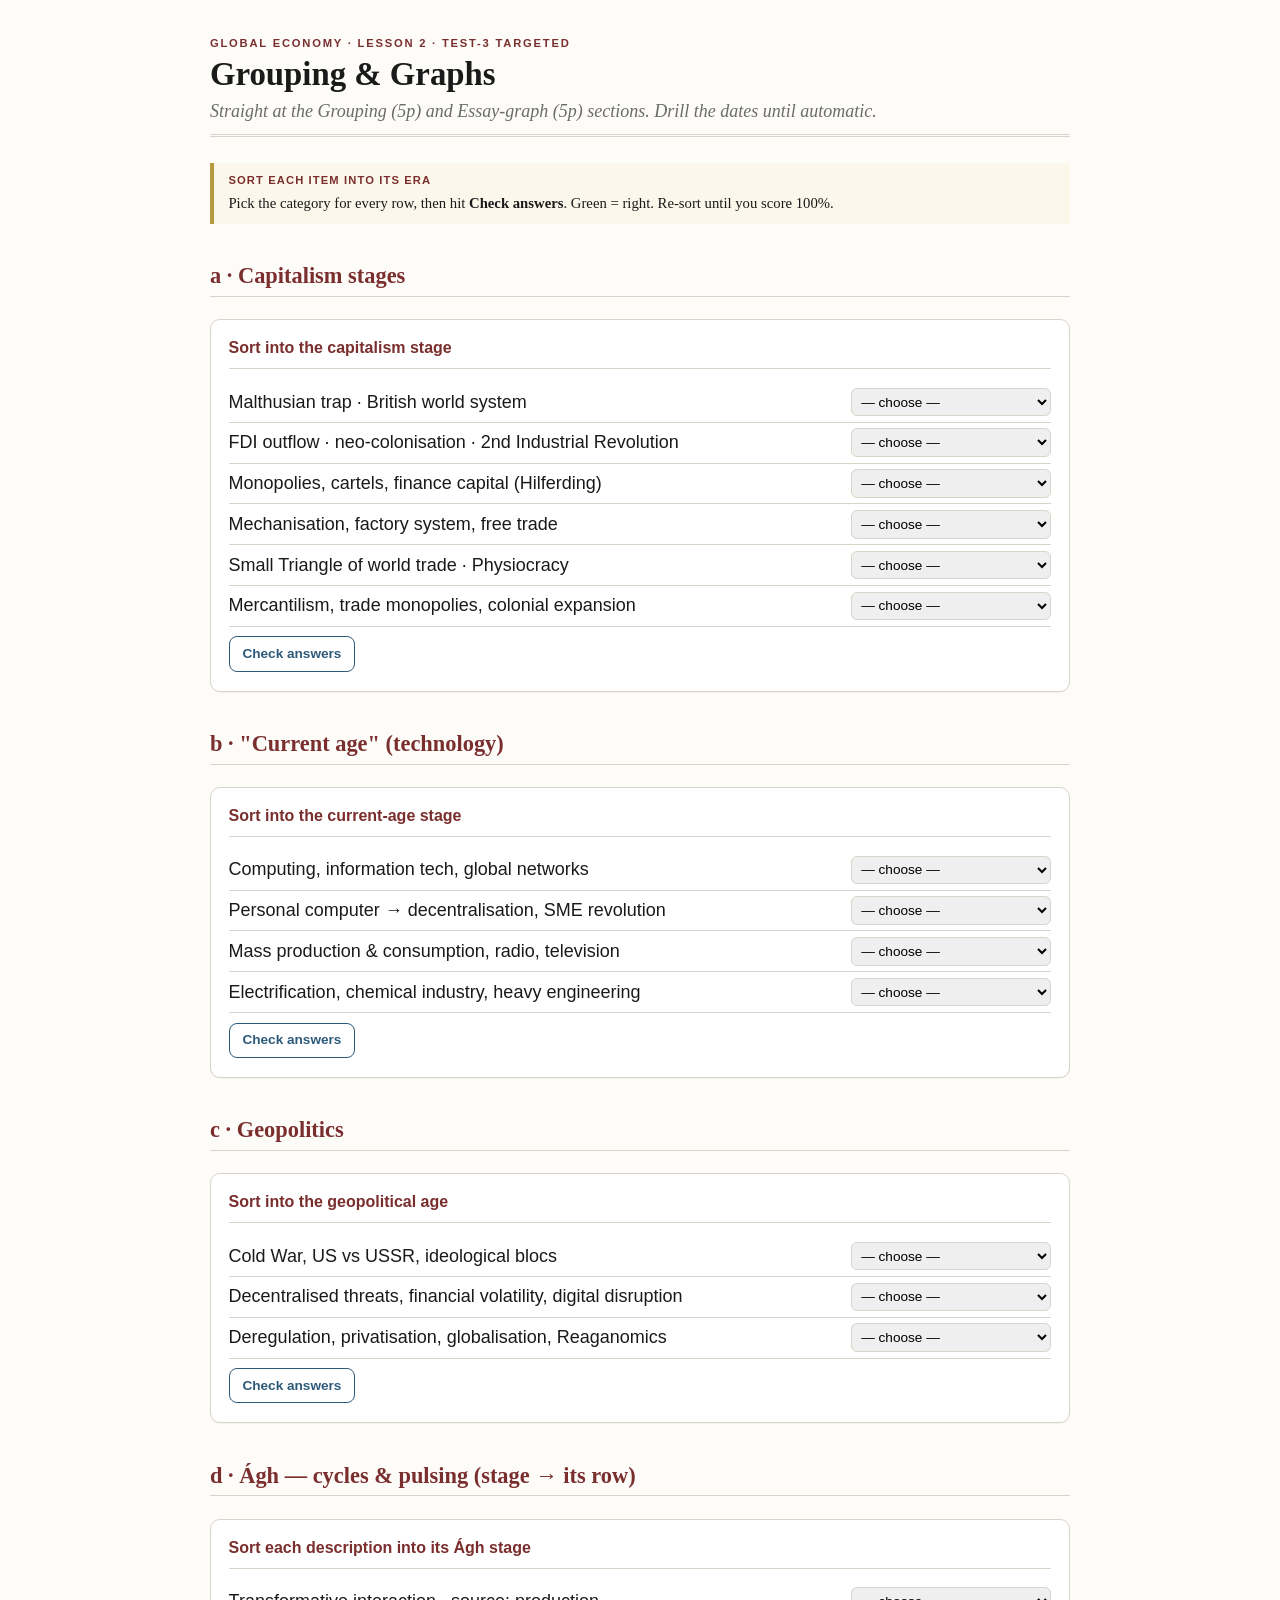
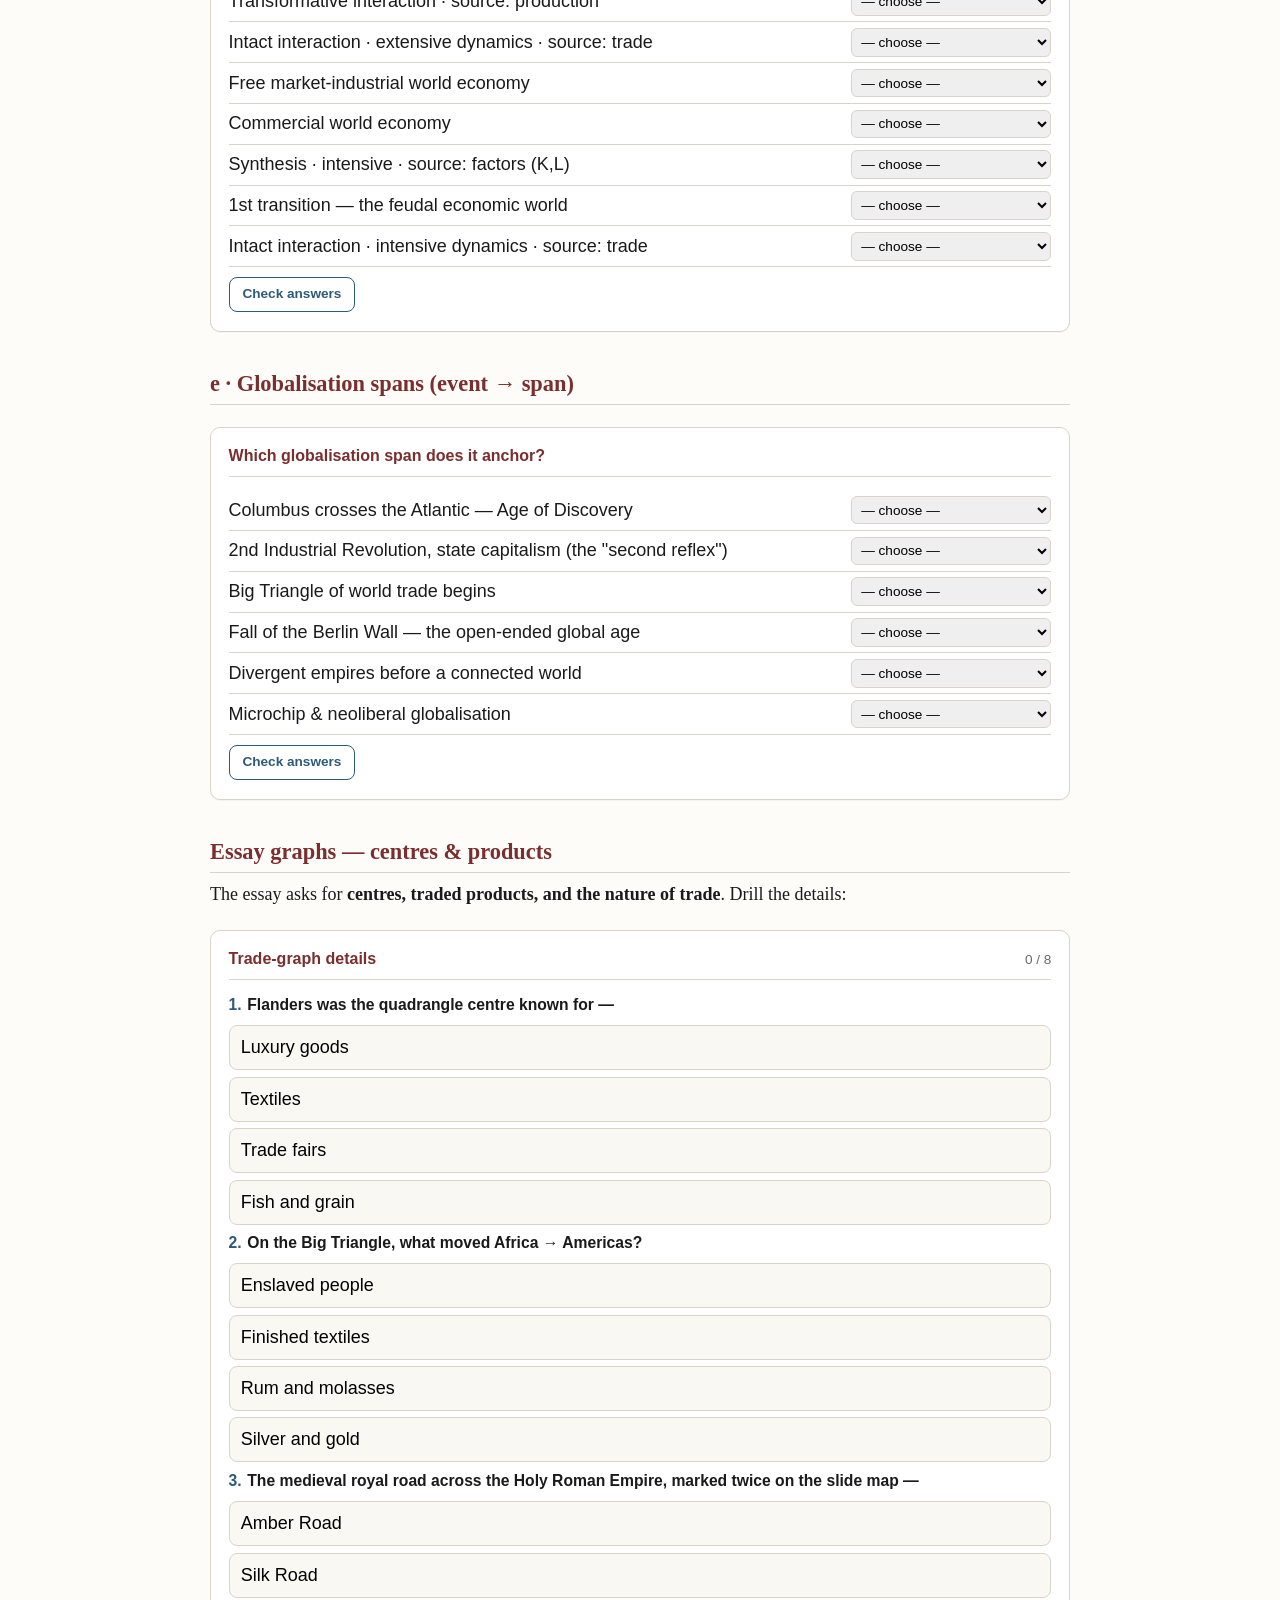
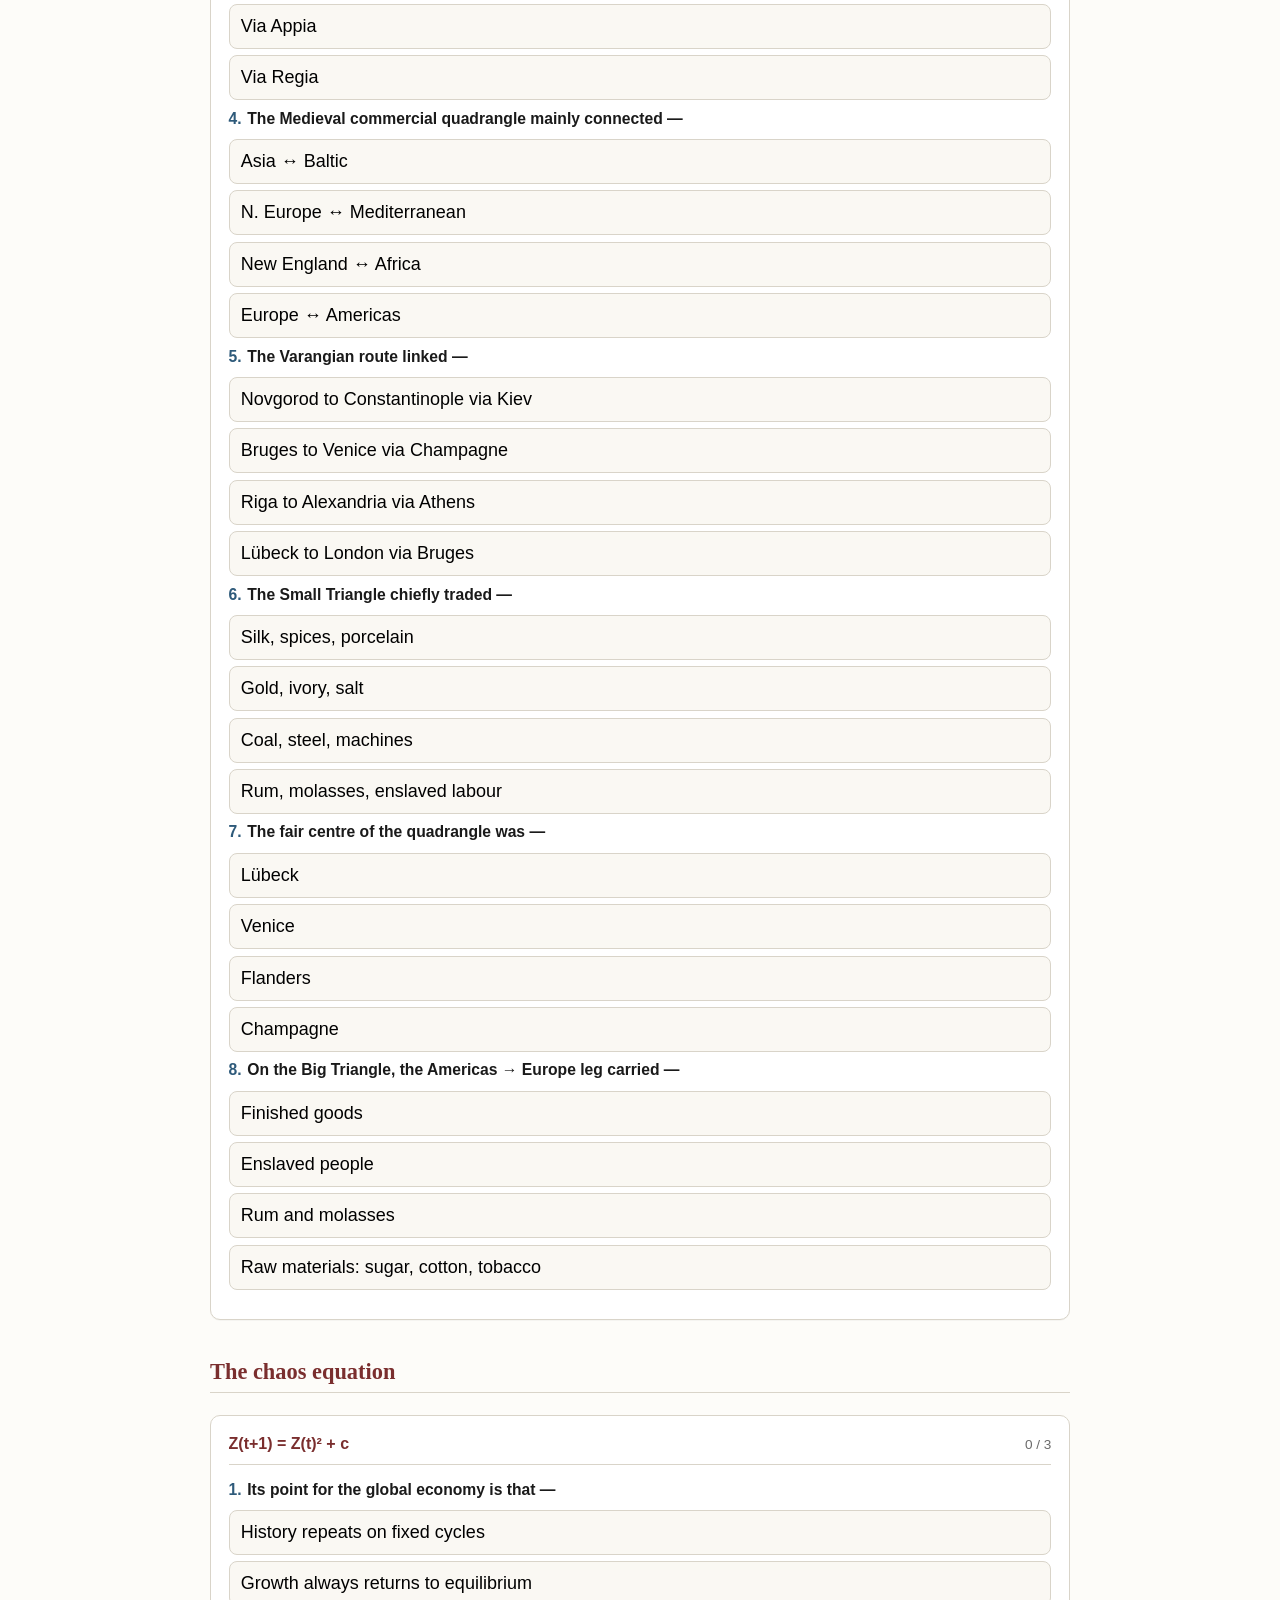
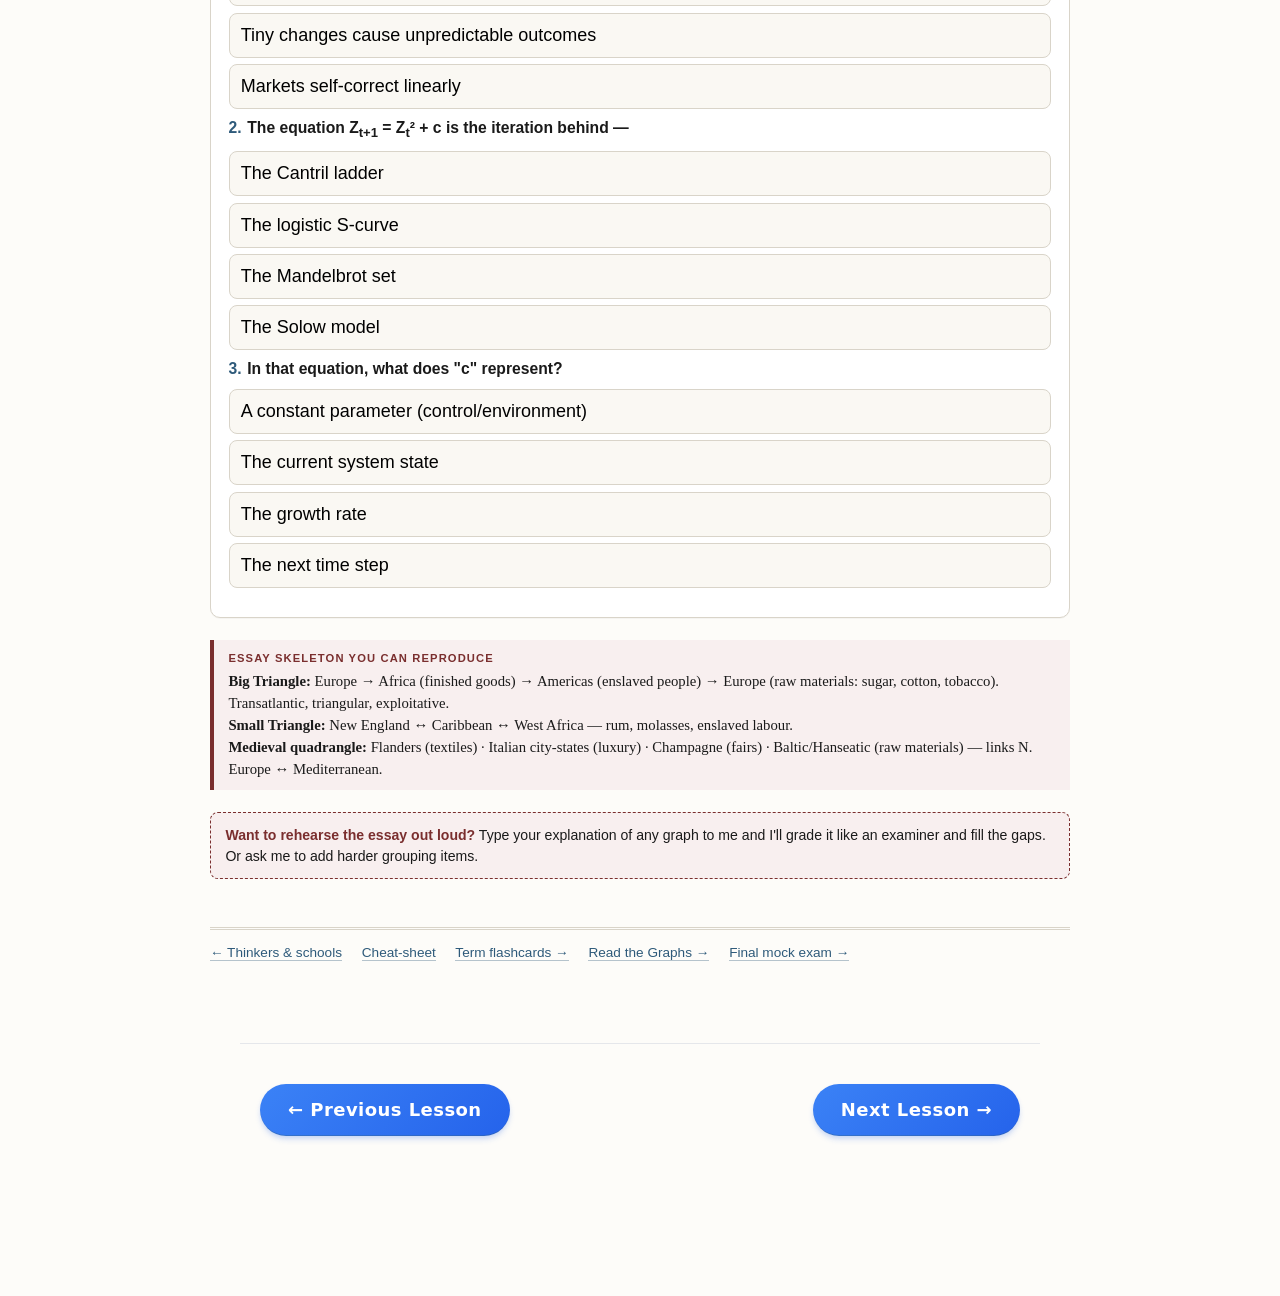
==== docs/0002-grouping-and-graphs.html @ 7417d9b4 "Build docs directory with custom navigation design" ====
<!doctype html>
<html lang="en">
<head>
<meta charset="utf-8">
<meta name="viewport" content="width=device-width, initial-scale=1">
<title>Lesson 2 · Grouping &amp; Graphs Drill</title>
<link rel="stylesheet" href="./assets/course.css">
<link rel="stylesheet" href="./assets/quiz.css">

<style>
.lesson-nav a {
    display: inline-block;
    padding: 12px 28px;
    background: linear-gradient(135deg, #3b82f6 0%, #2563eb 100%);
    color: white !important;
    text-decoration: none;
    border-radius: 999px;
    font-weight: 600;
    font-family: 'Inter', system-ui, -apple-system, sans-serif;
    transition: all 0.25s cubic-bezier(0.4, 0, 0.2, 1);
    box-shadow: 0 4px 6px -1px rgba(37, 99, 235, 0.2), 0 2px 4px -1px rgba(37, 99, 235, 0.1);
    letter-spacing: 0.025em;
}
.lesson-nav a:hover {
    transform: translateY(-2px);
    box-shadow: 0 10px 15px -3px rgba(37, 99, 235, 0.3), 0 4px 6px -2px rgba(37, 99, 235, 0.15);
    text-decoration: none;
}
.lesson-nav {
    border-top: 1px solid #e5e7eb;
    margin-top: 80px !important;
    padding-top: 40px !important;
    padding-bottom: 40px !important;
}
</style>

</head>
<body>
<div class="wrap">

<div class="masthead">
  <div class="kicker">Global Economy · Lesson 2 · Test-3 targeted</div>
  <h1>Grouping &amp; Graphs</h1>
  <p class="sub">Straight at the Grouping (5p) and Essay-graph (5p) sections. Drill the dates until automatic.</p>
</div>

<div class="note">
  <span class="lbl">Sort each item into its era</span>
  Pick the category for every row, then hit <b>Check answers</b>. Green = right. Re-sort until you score 100%.
</div>

<h2>a · Capitalism stages</h2>
<div id="g-cap"></div>

<h2>b · "Current age" (technology)</h2>
<div id="g-age"></div>

<h2>c · Geopolitics</h2>
<div id="g-geo"></div>

<h2>d · Ágh — cycles &amp; pulsing (stage → its row)</h2>
<div id="g-agh"></div>

<h2>e · Globalisation spans (event → span)</h2>
<div id="g-span"></div>

<h2>Essay graphs — centres &amp; products</h2>
<p>The essay asks for <b>centres, traded products, and the nature of trade</b>. Drill the details:</p>
<div id="q-graphs"></div>

<h2>The chaos equation</h2>
<div id="q-chaos"></div>

<div class="key">
  <span class="lbl">Essay skeleton you can reproduce</span>
  <b>Big Triangle:</b> Europe → Africa (finished goods) → Americas (enslaved people) → Europe (raw materials: sugar, cotton, tobacco). Transatlantic, triangular, exploitative.<br>
  <b>Small Triangle:</b> New England ↔ Caribbean ↔ West Africa — rum, molasses, enslaved labour.<br>
  <b>Medieval quadrangle:</b> Flanders (textiles) · Italian city-states (luxury) · Champagne (fairs) · Baltic/Hanseatic (raw materials) — links N. Europe ↔ Mediterranean.
</div>

<div class="ask">
  <b>Want to rehearse the essay out loud?</b> Type your explanation of any graph to me and I'll grade it like an examiner and fill the gaps. Or ask me to add harder grouping items.
</div>

<div class="foot">
  <a href="index.html">← Thinkers &amp; schools</a>
  <a href="../reference/0001-master-cheatsheet.html">Cheat-sheet</a>
  <a href="0003-flashcards.html">Term flashcards →</a>
  <a href="0004-read-the-graphs.html">Read the Graphs →</a>
  <a href="0006-final-practice-test.html">Final mock exam →</a>
</div>

</div>

<script src="./assets/quiz.js"></script>
<script>
GE.grouping('#g-cap', 'Sort into the capitalism stage',
  ['Commercial 1640–1780','Industrial 1780–1870','State 1870+'],
  [
    {item:'Mercantilism, trade monopolies, colonial expansion', cat:'Commercial 1640–1780'},
    {item:'Small Triangle of world trade · Physiocracy', cat:'Commercial 1640–1780'},
    {item:'Mechanisation, factory system, free trade', cat:'Industrial 1780–1870'},
    {item:'Malthusian trap · British world system', cat:'Industrial 1780–1870'},
    {item:'Monopolies, cartels, finance capital (Hilferding)', cat:'State 1870+'},
    {item:'FDI outflow · neo-colonisation · 2nd Industrial Revolution', cat:'State 1870+'},
  ]);

GE.grouping('#g-age', 'Sort into the current-age stage',
  ['High 1870–1930s','Low 1920s–1990','Microelectronic 1980+'],
  [
    {item:'Electrification, chemical industry, heavy engineering', cat:'High 1870–1930s'},
    {item:'Mass production &amp; consumption, radio, television', cat:'Low 1920s–1990'},
    {item:'Computing, information tech, global networks', cat:'Microelectronic 1980+'},
    {item:'Personal computer → decentralisation, SME revolution', cat:'Microelectronic 1980+'},
  ]);

GE.grouping('#g-geo', 'Sort into the geopolitical age',
  ['Bipolar 1945–1990','Neoconservative 1980–2000','Chaos 2000+'],
  [
    {item:'Cold War, US vs USSR, ideological blocs', cat:'Bipolar 1945–1990'},
    {item:'Deregulation, privatisation, globalisation, Reaganomics', cat:'Neoconservative 1980–2000'},
    {item:'Decentralised threats, financial volatility, digital disruption', cat:'Chaos 2000+'},
  ]);

GE.grouping('#g-agh', 'Sort each description into its Ágh stage',
  ['I · 1450–1640 feudal','II · 1640–1780 commercial','III · 1780–1870 industrial','IV · 1870–(?) 2nd transition'],
  [
    {item:'Intact interaction · extensive dynamics · source: trade', cat:'I · 1450–1640 feudal'},
    {item:'1st transition — the feudal economic world', cat:'I · 1450–1640 feudal'},
    {item:'Intact interaction · intensive dynamics · source: trade', cat:'II · 1640–1780 commercial'},
    {item:'Commercial world economy', cat:'II · 1640–1780 commercial'},
    {item:'Transformative interaction · source: production', cat:'III · 1780–1870 industrial'},
    {item:'Free market-industrial world economy', cat:'III · 1780–1870 industrial'},
    {item:'Synthesis · intensive · source: factors (K,L)', cat:'IV · 1870–(?) 2nd transition'},
  ]);

GE.grouping('#g-span', 'Which globalisation span does it anchor?',
  ['Ancient empires','1492 –','1870s –','1989 – ?'],
  [
    {item:'Columbus crosses the Atlantic — Age of Discovery', cat:'1492 –'},
    {item:'Divergent empires before a connected world', cat:'Ancient empires'},
    {item:'2nd Industrial Revolution, state capitalism (the "second reflex")', cat:'1870s –'},
    {item:'Fall of the Berlin Wall — the open-ended global age', cat:'1989 – ?'},
    {item:'Big Triangle of world trade begins', cat:'1492 –'},
    {item:'Microchip &amp; neoliberal globalisation', cat:'1989 – ?'},
  ]);

GE.mcQuiz('#q-graphs', 'Trade-graph details', [
  { q:'On the Big Triangle, what moved Africa → Americas?',
    opts:['Enslaved people','Rum and molasses','Finished textiles','Silver and gold'],
    a:0, why:'Big Triangle: goods (Eur→Afr), <b>enslaved people</b> (Afr→Amr), raw materials (Amr→Eur).' },
  { q:'The Medieval commercial quadrangle mainly connected —',
    opts:['N. Europe ↔ Mediterranean','Europe ↔ Americas','New England ↔ Africa','Asia ↔ Baltic'],
    a:0, why:'Flanders, Italian city-states, Champagne and the Baltic/Hanseatic linked N. Europe to the Med.' },
  { q:'Flanders was the quadrangle centre known for —',
    opts:['Textiles','Luxury goods','Trade fairs','Fish and grain'],
    a:0, why:'Flanders = textiles; Italy = luxury; Champagne = fairs; Baltic/Hanseatic = raw materials.' },
  { q:'The Small Triangle chiefly traded —',
    opts:['Rum, molasses, enslaved labour','Silk, spices, porcelain','Coal, steel, machines','Gold, ivory, salt'],
    a:0, why:'Small Triangle: New England ↔ Caribbean ↔ West Africa — rum, molasses, enslaved labour.' },
  { q:'The fair centre of the quadrangle was —',
    opts:['Champagne','Flanders','Venice','Lübeck'],
    a:0, why:'Champagne = fairs; Flanders = textiles; Italy = luxury; Baltic/Hanseatic = raw materials.' },
  { q:'The medieval royal road across the Holy Roman Empire, marked twice on the slide map —',
    opts:['Via Regia','Via Appia','Silk Road','Amber Road'],
    a:0, why:'Via Regia — the overland backbone between the quadrangle corners.' },
  { q:'The Varangian route linked —',
    opts:['Novgorod to Constantinople via Kiev','Bruges to Venice via Champagne','Lübeck to London via Bruges','Riga to Alexandria via Athens'],
    a:0, why:'"From the Varangians to the Greeks" — rivers from the Baltic to Byzantium.' },
  { q:'On the Big Triangle, the Americas → Europe leg carried —',
    opts:['Raw materials: sugar, cotton, tobacco','Finished goods','Enslaved people','Rum and molasses'],
    a:0, why:'Goods Eur→Afr; enslaved people Afr→Amr; raw materials Amr→Eur.' },
], {shuffle:true});

GE.mcQuiz('#q-chaos', 'Z(t+1) = Z(t)² + c', [
  { q:'The equation Z<sub>t+1</sub> = Z<sub>t</sub>² + c is the iteration behind —',
    opts:['The Mandelbrot set','The logistic S-curve','The Solow model','The Cantril ladder'],
    a:0, why:'It is the Mandelbrot-set iteration — the maths of chaos/complexity.' },
  { q:'In that equation, what does "c" represent?',
    opts:['A constant parameter (control/environment)','The current system state','The growth rate','The next time step'],
    a:0, why:'c = constant parameter (the control/environment); Z_t = current state, Z_{t+1} = next state.' },
  { q:'Its point for the global economy is that —',
    opts:['Tiny changes cause unpredictable outcomes','Growth always returns to equilibrium','Markets self-correct linearly','History repeats on fixed cycles'],
    a:0, why:'The "butterfly effect": small changes → non-linear, unpredictable shifts from stability to volatility.' },
], {shuffle:true});
</script>

<div class="lesson-nav" style="margin: 40px auto; max-width: 800px; display: flex; justify-content: space-between; padding: 20px;">
  <div><a href="index.html">&larr; Previous Lesson</a></div>
    <div><a href="0003-flashcards.html">Next Lesson &rarr;</a></div>
</div>
</body>
</html>
---- docs/assets/course.css ----
/* Global Economy — shared course stylesheet
   Tufte-inspired, print-friendly. Linked by every lesson & reference doc. */

:root {
  --ink: #1a1a1a;
  --muted: #6b6b6b;
  --line: #d9d4c9;
  --bg: #fdfcf9;
  --accent: #7a2e2e;      /* deep red — headings / emphasis */
  --accent2: #2e5a7a;     /* blue — secondary */
  --gold: #b59a3f;
  --good: #2f6d3f;
  --bad: #a33;
  --chip: #efe9dc;
  --maxw: 860px;
  --serif: "Iowan Old Style", "Palatino Linotype", Palatino, "Book Antiqua", Georgia, serif;
  --sans: -apple-system, BlinkMacSystemFont, "Segoe UI", Helvetica, Arial, sans-serif;
}

* { box-sizing: border-box; }

html { -webkit-text-size-adjust: 100%; }

body {
  font-family: var(--serif);
  color: var(--ink);
  background: var(--bg);
  line-height: 1.5;
  margin: 0;
  padding: 2.2rem 1.4rem 5rem;
  font-size: 18px;
}

.wrap { max-width: var(--maxw); margin: 0 auto; }

/* ---- Masthead ---- */
.masthead { border-bottom: 3px double var(--line); padding-bottom: .6rem; margin-bottom: 1.6rem; }
.kicker { font-family: var(--sans); text-transform: uppercase; letter-spacing: .16em;
  font-size: .7rem; color: var(--accent); font-weight: 700; }
h1 { font-size: 2.05rem; line-height: 1.12; margin: .25rem 0 .3rem; font-weight: 600; }
.sub { color: var(--muted); font-style: italic; margin: 0; }

h2 { font-size: 1.4rem; margin: 2.2rem 0 .5rem; color: var(--accent);
  border-bottom: 1px solid var(--line); padding-bottom: .2rem; }
h3 { font-size: 1.12rem; margin: 1.3rem 0 .35rem; color: var(--accent2); font-weight: 600; }
p { margin: .5rem 0; }
a { color: var(--accent2); text-decoration: none; border-bottom: 1px solid rgba(46,90,122,.35); }
a:hover { border-bottom-color: var(--accent2); }
small, .fine { font-size: .8rem; color: var(--muted); }
mark { background: #fdf2c8; padding: 0 .12em; }
.term { font-weight: 600; color: var(--accent); }
.foreign { font-style: italic; color: var(--gold); font-weight: 600; }

/* ---- Tables ---- */
table { border-collapse: collapse; width: 100%; margin: .8rem 0 1.2rem; font-size: .92rem;
  font-family: var(--sans); }
th, td { text-align: left; padding: .42rem .6rem; vertical-align: top; border-bottom: 1px solid var(--line); }
thead th { background: var(--chip); border-bottom: 2px solid var(--muted); font-size: .78rem;
  text-transform: uppercase; letter-spacing: .05em; }
tbody tr:nth-child(even) { background: rgba(0,0,0,.018); }
td.name { font-family: var(--serif); font-weight: 600; white-space: nowrap; }

/* ---- Callouts ---- */
.note, .key { border-left: 4px solid var(--gold); background: #fbf7ea; padding: .6rem .9rem;
  margin: 1rem 0; font-size: .92rem; }
.key { border-left-color: var(--accent); background: #f8efef; }
.note .lbl, .key .lbl { font-family: var(--sans); font-weight: 700; font-size: .7rem;
  text-transform: uppercase; letter-spacing: .1em; color: var(--accent); display: block; margin-bottom: .2rem; }

/* ---- Chips / pills ---- */
.chips { display: flex; flex-wrap: wrap; gap: .4rem; margin: .6rem 0; }
.chip { font-family: var(--sans); font-size: .78rem; background: var(--chip); color: var(--ink);
  padding: .2rem .55rem; border-radius: 999px; border: 1px solid var(--line); }

/* ---- Timeline bands (for the grouping categories) ---- */
.band { font-family: var(--sans); display: grid; grid-template-columns: 1fr; gap: .35rem; margin: .6rem 0 1.1rem; }
.era { display: grid; grid-template-columns: 190px 1fr; gap: .6rem; align-items: baseline;
  border-left: 5px solid var(--accent2); padding: .35rem .6rem; background: #fff; }
.era b { color: var(--accent2); }
.era .yr { font-variant-numeric: tabular-nums; font-weight: 700; color: var(--accent); }

/* ---- Footer nav ---- */
.foot { margin-top: 3rem; border-top: 3px double var(--line); padding-top: .8rem;
  font-family: var(--sans); font-size: .85rem; color: var(--muted); }
.foot a { margin-right: 1rem; }
.ask { background: #f8efef; border: 1px dashed var(--accent); border-radius: 8px;
  padding: .7rem .9rem; font-family: var(--sans); font-size: .88rem; margin: 1.4rem 0; }
.ask b { color: var(--accent); }
.primary-src { font-family: var(--sans); font-size: .9rem; background: #eef3f7;
  border: 1px solid #cdd; border-radius: 8px; padding: .7rem .9rem; margin: 1.2rem 0; }

/* ---- Print ---- */
@media print {
  body { background: #fff; font-size: 11.5px; padding: 0; }
  .quiz, .foot, .ask, .no-print { display: none !important; }
  h2 { page-break-after: avoid; }
  table, .era { page-break-inside: avoid; }
  a { color: #000; border: none; }
}
---- docs/assets/quiz.css ----
/* Global Economy — quiz widget styles. Pairs with quiz.js. */
.quiz { font-family: var(--sans); background: #fff; border: 1px solid var(--line);
  border-radius: 10px; padding: 1rem 1.1rem 1.2rem; margin: 1.4rem 0;
  box-shadow: 0 1px 0 rgba(0,0,0,.03); }
.quiz-head { display: flex; justify-content: space-between; align-items: baseline; gap: 1rem;
  border-bottom: 1px solid var(--line); padding-bottom: .5rem; margin-bottom: .8rem; }
.quiz-title { font-weight: 700; color: var(--accent); font-size: 1rem; }
.quiz-score { font-variant-numeric: tabular-nums; font-size: .85rem; color: var(--muted); }
.q { margin: 0 0 .4rem; }
.q-stem { font-weight: 600; margin: .2rem 0 .55rem; font-size: .98rem; }
.q-stem .n { color: var(--accent2); margin-right: .35rem; }
.opts { display: grid; gap: .4rem; }
.opt { text-align: left; font: inherit; background: #faf8f3; border: 1.5px solid var(--line);
  border-radius: 8px; padding: .5rem .7rem; cursor: pointer; transition: .12s; }
.opt:hover:not(:disabled) { border-color: var(--accent2); background: #fff; }
.opt:disabled { cursor: default; }
.opt.correct { border-color: var(--good); background: #eaf5ec; }
.opt.wrong { border-color: var(--bad); background: #f9ecec; }
.opt .tick { float: right; font-weight: 700; }
.opt.correct .tick { color: var(--good); }
.opt.wrong .tick { color: var(--bad); }
.why { font-size: .85rem; color: #444; background: #fbf7ea; border-left: 3px solid var(--gold);
  padding: .45rem .7rem; margin: .5rem 0 1.1rem; border-radius: 0 6px 6px 0; display: none; }
.why.show { display: block; }
.q.answered + .q { margin-top: .2rem; }
.quiz-controls { margin-top: .6rem; display: flex; gap: .6rem; align-items: center; flex-wrap: wrap; }
.btn { font: inherit; font-size: .85rem; font-weight: 600; border: 1.5px solid var(--accent2);
  color: var(--accent2); background: #fff; border-radius: 8px; padding: .4rem .8rem; cursor: pointer; }
.btn:hover { background: var(--accent2); color: #fff; }
.quiz-result { font-weight: 700; font-size: 1rem; margin-left: auto; }
.quiz-result.pass { color: var(--good); }
.quiz-result.mid { color: var(--gold); }

/* Typed answers (GE.typeQuiz + shared) */
.type-row { display: flex; gap: .45rem; flex-wrap: wrap; align-items: center; margin: .3rem 0 .5rem; }
.type-row input { flex: 1 1 220px; font: inherit; font-size: .92rem; padding: .45rem .6rem;
  border: 1.5px solid var(--line); border-radius: 8px; background: #fff; min-width: 0; }
.type-row input:focus { outline: none; border-color: var(--accent2); }
.type-row.no input { border-color: var(--bad); background: #f9ecec; animation: geshake .4s; }
.q.got .type-row input { border-color: var(--good); background: #eaf5ec; }
.type-ans { display: none; font-size: .9rem; background: #eaf5ec; border-left: 3px solid var(--good);
  padding: .45rem .7rem; border-radius: 0 6px 6px 0; margin: .4rem 0; }
.type-ans.show { display: block; }
.q.missed .type-ans, .q.gave .type-ans { background: #fbf7ea; border-left-color: var(--gold); }
@keyframes geshake { 0%,100%{transform:translateX(0)} 25%{transform:translateX(-4px)} 75%{transform:translateX(4px)} }

/* True / False */
.tf-btns { display: flex; gap: .45rem; margin: .25rem 0 .45rem; }
.tf-opt { flex: 0 0 110px; text-align: center; }

/* Show-answer + self-grade (GE.revealQ) */
.rev-row { margin: .3rem 0 .4rem; }
.rev-grade { display: none; gap: .5rem; align-items: center; flex-wrap: wrap;
  font-family: var(--sans); font-size: .85rem; margin: .3rem 0 .8rem; }
.rev-grade.show { display: flex; }
.rev-ask { color: var(--muted); }
.q.rev.got .q-stem .n { color: var(--good); }
.q.rev.missed .q-stem .n { color: var(--bad); }
.rev-yes:hover { background: var(--good); border-color: var(--good); }
.rev-no:hover { background: var(--bad); border-color: var(--bad); }

/* Flashcards */
.cards { display: grid; grid-template-columns: repeat(auto-fill, minmax(230px,1fr)); gap: .7rem; margin: 1rem 0; }
.card { perspective: 1000px; height: 150px; cursor: pointer; }
.card-in { position: relative; width: 100%; height: 100%; transition: transform .4s; transform-style: preserve-3d; }
.card.flip .card-in { transform: rotateY(180deg); }
.card-f, .card-b { position: absolute; inset: 0; backface-visibility: hidden; border: 1px solid var(--line);
  border-radius: 10px; padding: .7rem; display: flex; align-items: center; justify-content: center;
  text-align: center; }
.card-f { background: #fff; font-weight: 700; color: var(--accent); font-size: 1rem; }
.card-b { background: #2e2a24; color: #f4efe4; transform: rotateY(180deg); font-size: .85rem; line-height: 1.35; }

/* Grouping */
.group-item { display: grid; grid-template-columns: 1fr 200px; gap: .6rem; align-items: center;
  padding: .35rem 0; border-bottom: 1px solid var(--line); }
.group-item select { font: inherit; font-size: .85rem; padding: .3rem; border-radius: 6px; border: 1.5px solid var(--line); }
.group-item.ok select { border-color: var(--good); background: #eaf5ec; }
.group-item.no select { border-color: var(--bad); background: #f9ecec; }
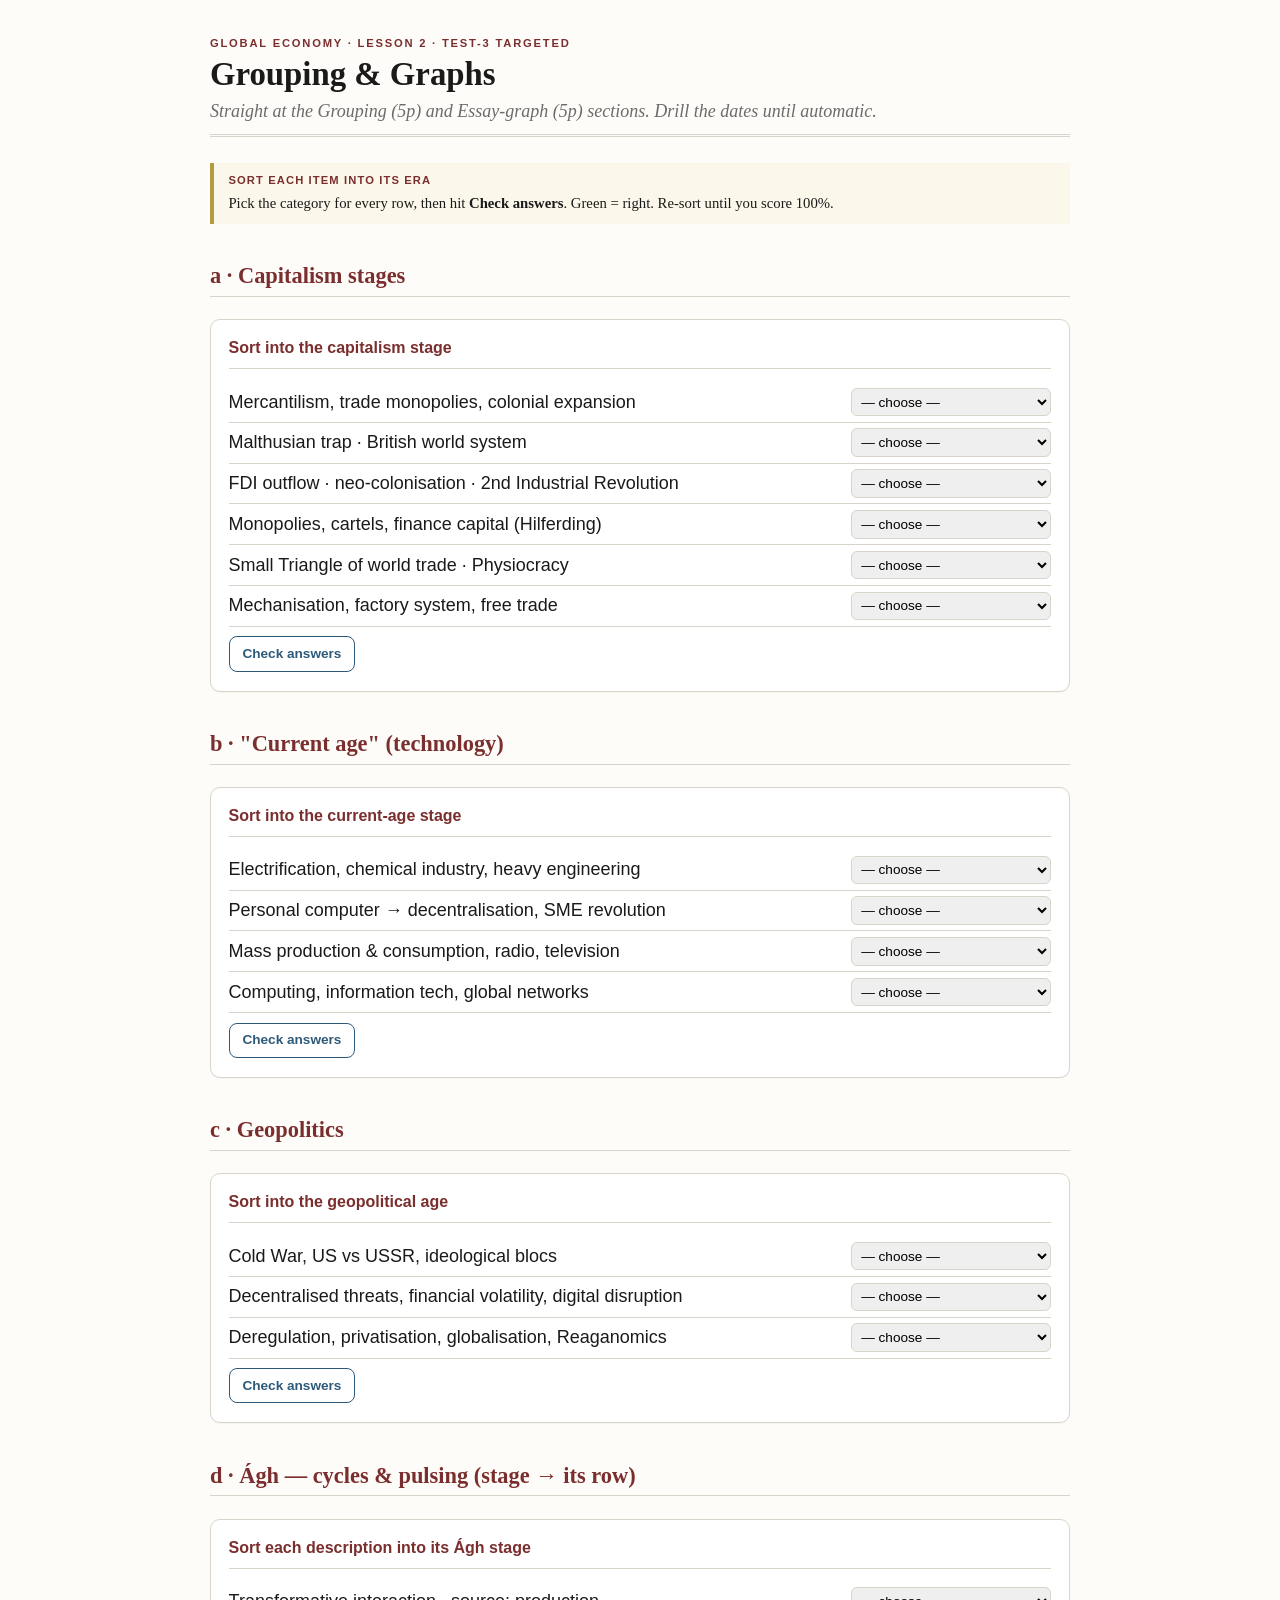
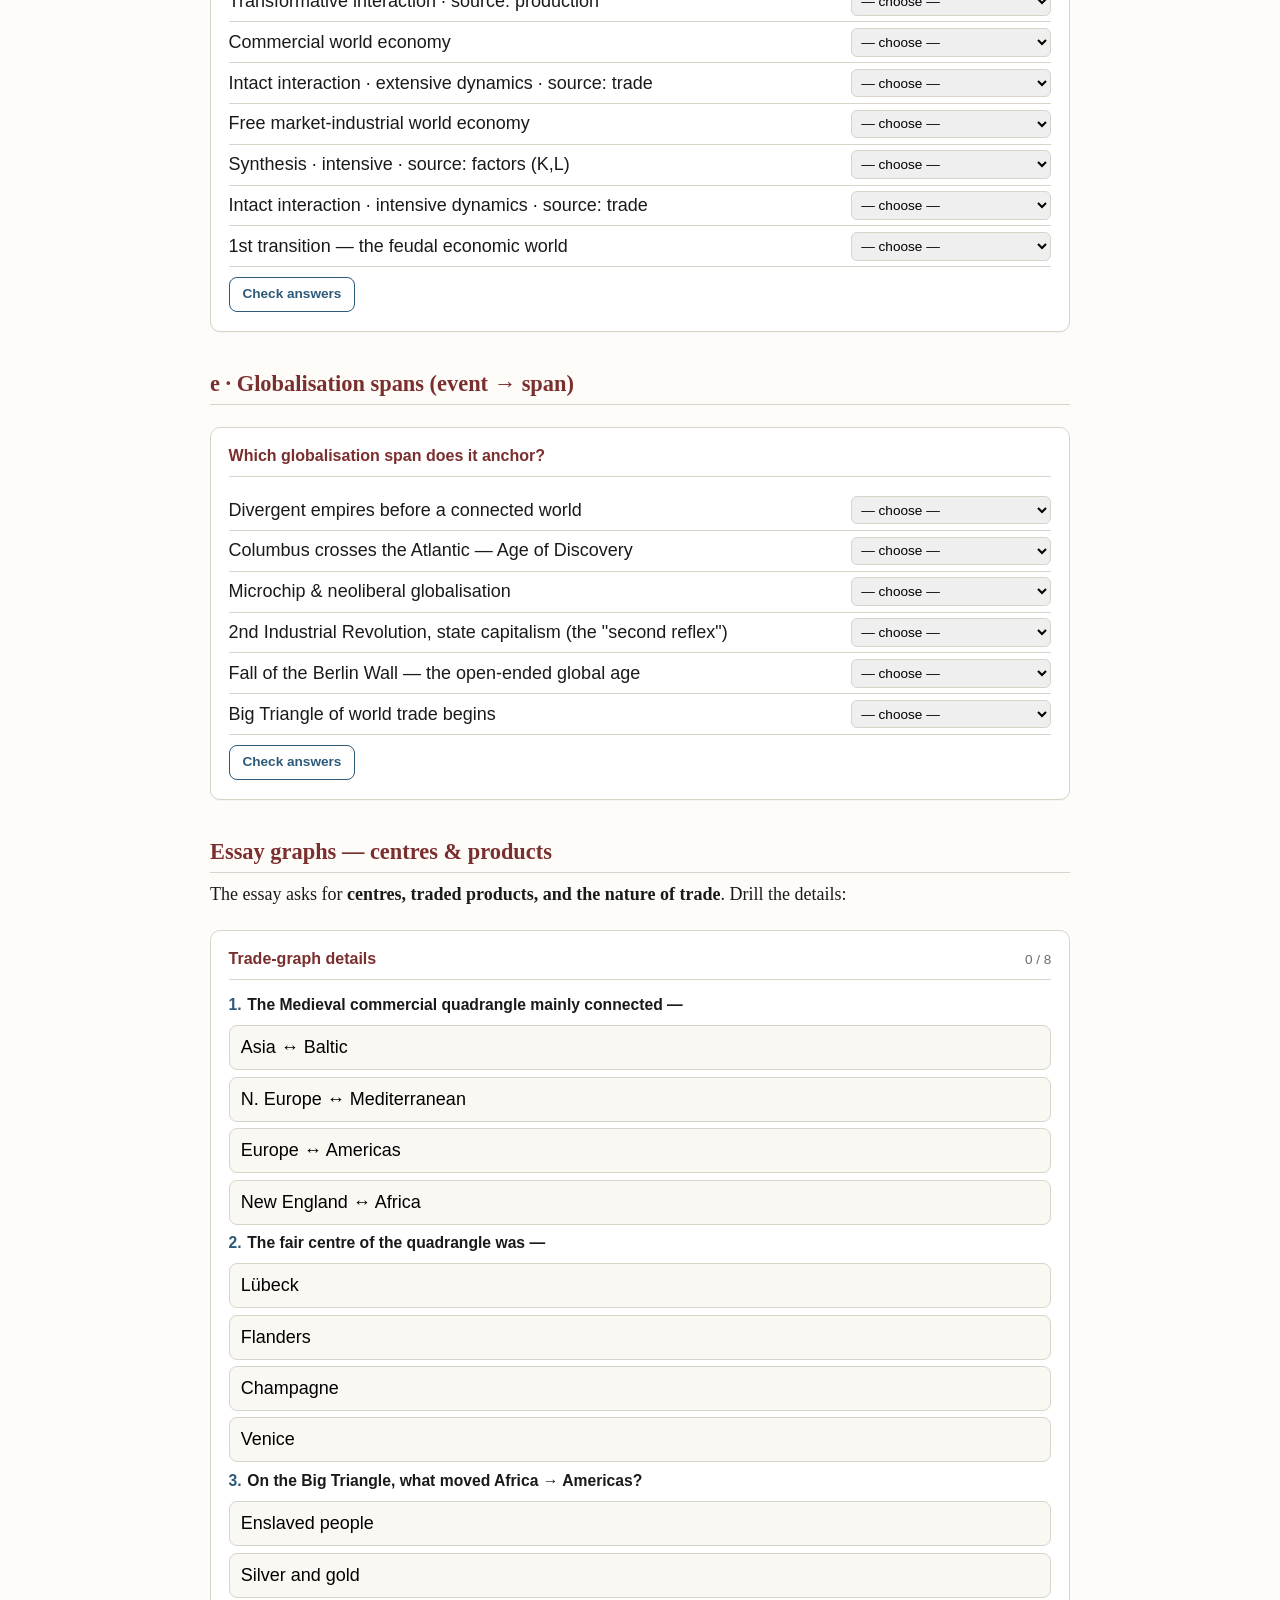
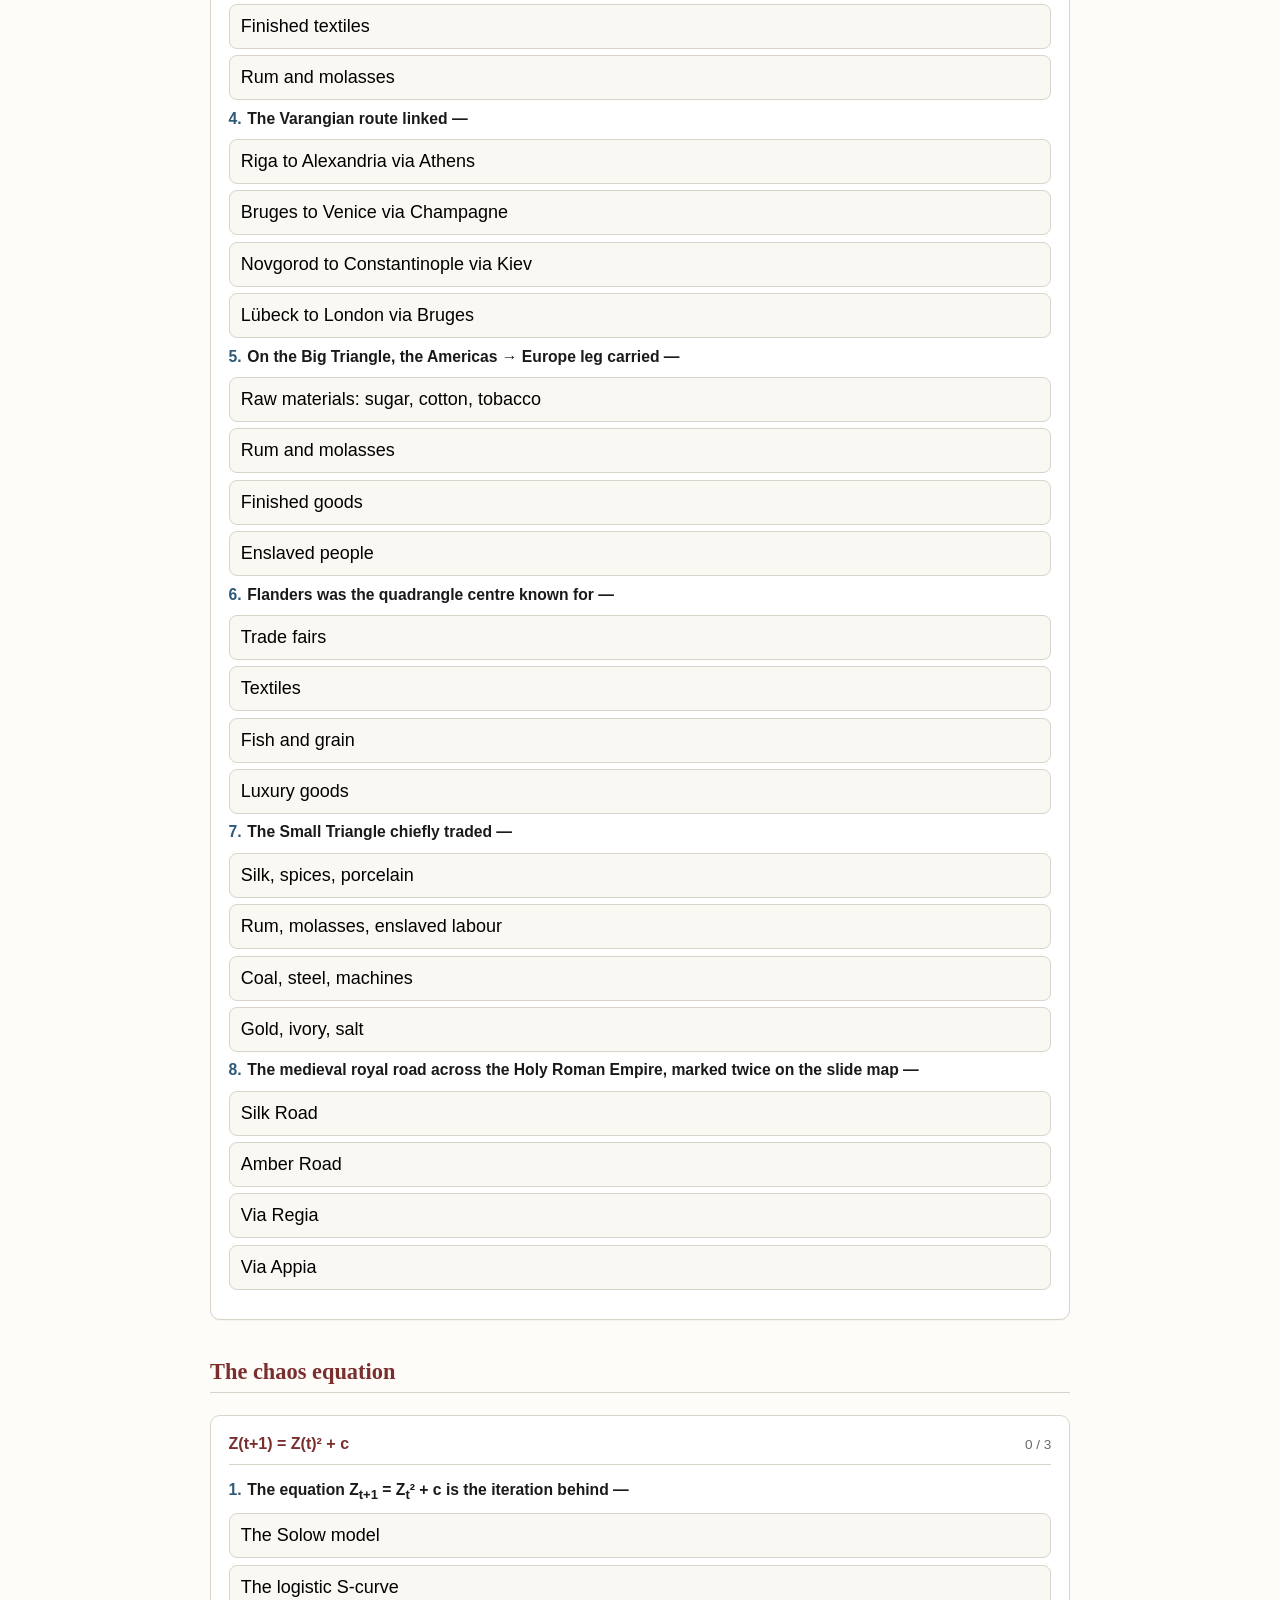
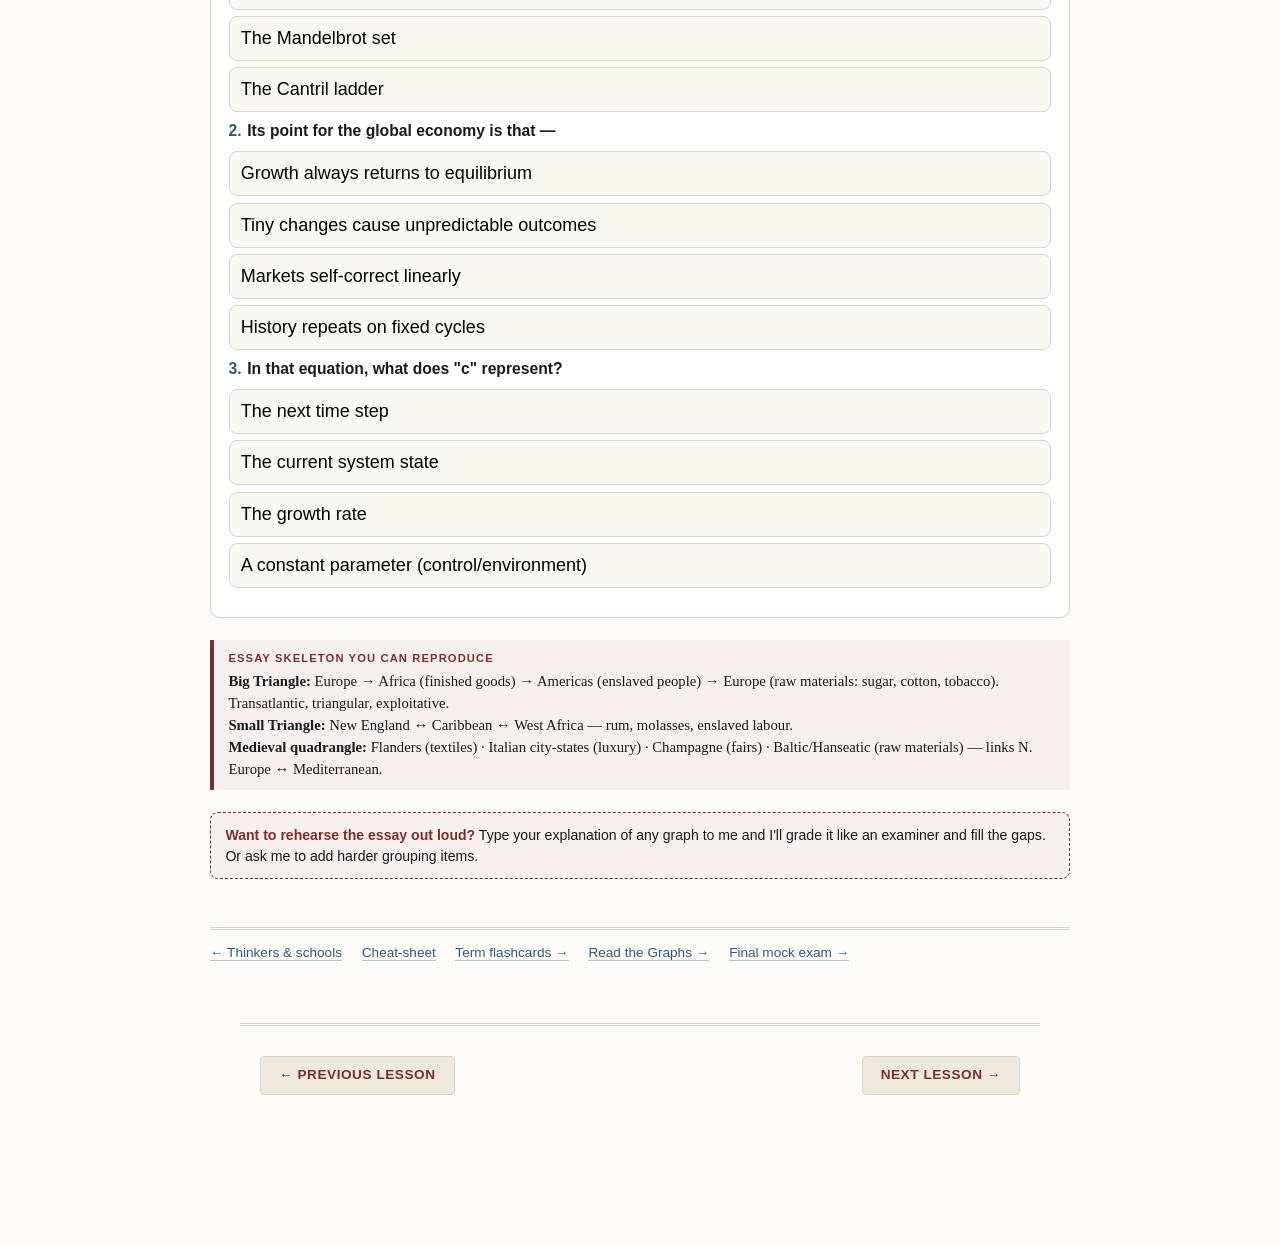
==== commit b53f3662: "Match nav aesthetics to site design and fix broken links" ====
--- a/docs/0002-grouping-and-graphs.html
+++ b/docs/0002-grouping-and-graphs.html
@@ -10,27 +10,29 @@
 <style>
 .lesson-nav a {
     display: inline-block;
-    padding: 12px 28px;
-    background: linear-gradient(135deg, #3b82f6 0%, #2563eb 100%);
-    color: white !important;
+    padding: 8px 18px;
+    background: #efe9dc;
+    color: #7a2e2e !important;
     text-decoration: none;
-    border-radius: 999px;
+    border: 1px solid #d9d4c9;
+    border-radius: 4px;
     font-weight: 600;
-    font-family: 'Inter', system-ui, -apple-system, sans-serif;
-    transition: all 0.25s cubic-bezier(0.4, 0, 0.2, 1);
-    box-shadow: 0 4px 6px -1px rgba(37, 99, 235, 0.2), 0 2px 4px -1px rgba(37, 99, 235, 0.1);
-    letter-spacing: 0.025em;
+    font-family: -apple-system, BlinkMacSystemFont, "Segoe UI", Helvetica, Arial, sans-serif;
+    transition: background 0.2s ease, border-color 0.2s ease;
+    letter-spacing: 0.04em;
+    text-transform: uppercase;
+    font-size: 0.85rem;
 }
 .lesson-nav a:hover {
-    transform: translateY(-2px);
-    box-shadow: 0 10px 15px -3px rgba(37, 99, 235, 0.3), 0 4px 6px -2px rgba(37, 99, 235, 0.15);
+    background: #d9d4c9;
+    border-color: #b59a3f;
     text-decoration: none;
 }
 .lesson-nav {
-    border-top: 1px solid #e5e7eb;
-    margin-top: 80px !important;
-    padding-top: 40px !important;
-    padding-bottom: 40px !important;
+    border-top: 3px double #d9d4c9;
+    margin-top: 60px !important;
+    padding-top: 30px !important;
+    padding-bottom: 30px !important;
 }
 </style>
 
@@ -84,7 +86,7 @@
 
 <div class="foot">
   <a href="index.html">← Thinkers &amp; schools</a>
-  <a href="../reference/0001-master-cheatsheet.html">Cheat-sheet</a>
+  <a href="reference/0001-master-cheatsheet.html">Cheat-sheet</a>
   <a href="0003-flashcards.html">Term flashcards →</a>
   <a href="0004-read-the-graphs.html">Read the Graphs →</a>
   <a href="0006-final-practice-test.html">Final mock exam →</a>
